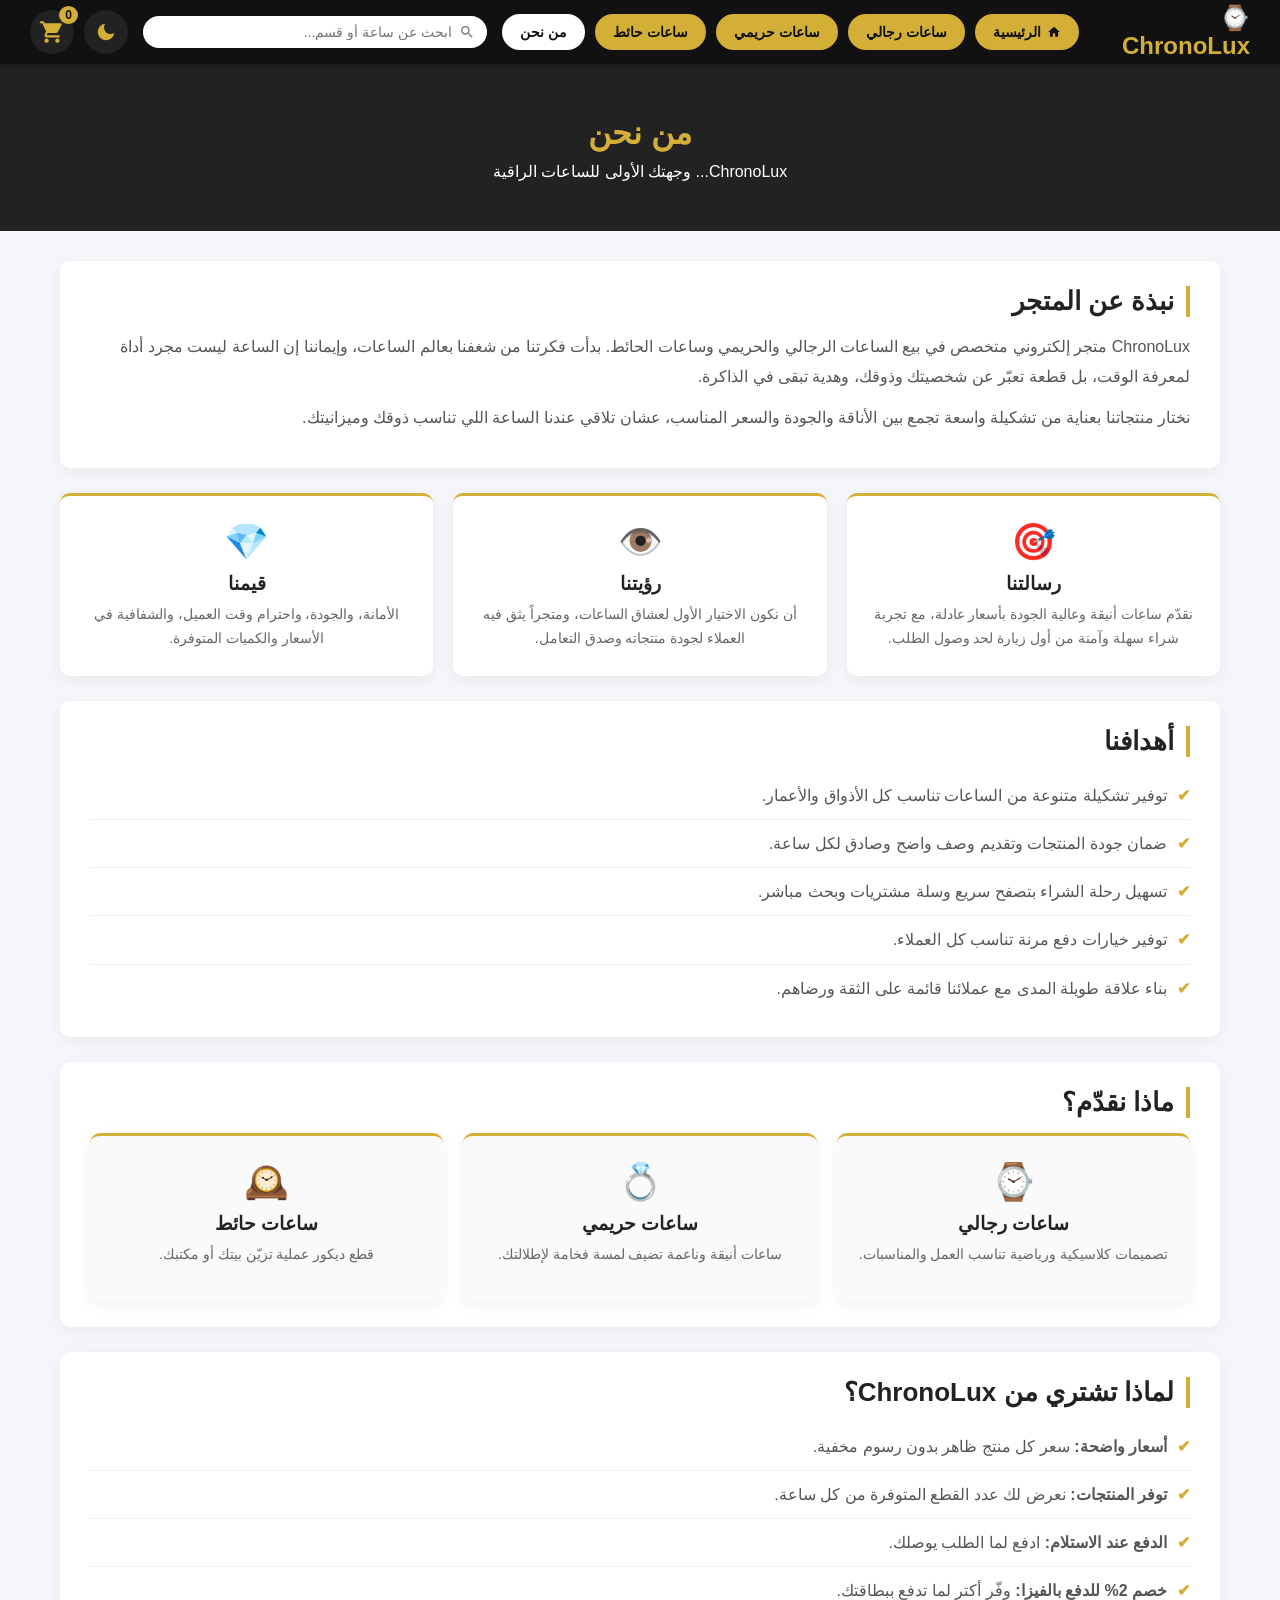
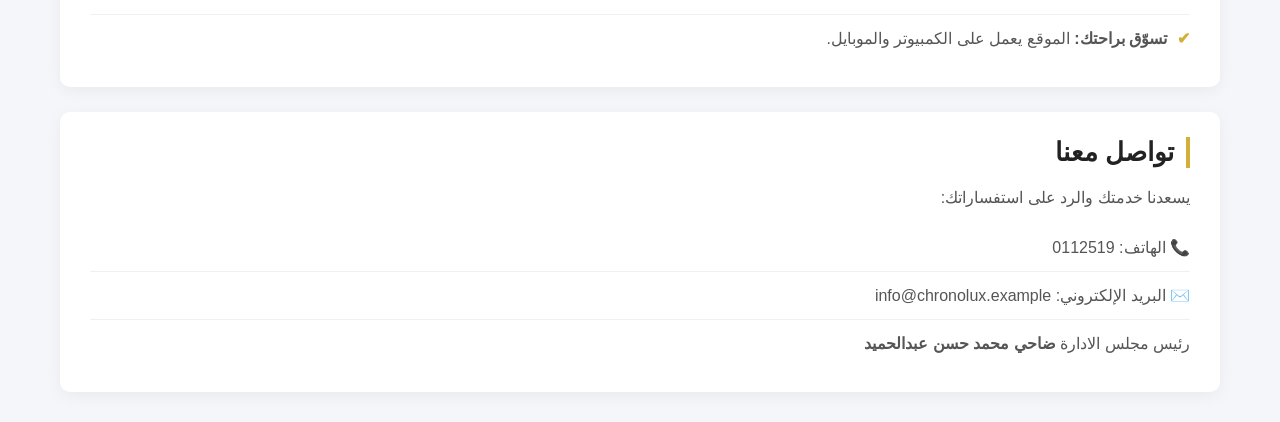
==== about.html @ 2882d3f8 "Add files via upload" ====
<!DOCTYPE html>
<html lang="ar" dir="rtl">
<head>
    <meta charset="UTF-8">
    <meta name="viewport" content="width=device-width, initial-scale=1.0">
    <title>من نحن - ChronoLux</title>
    <script>try{if(localStorage.getItem("theme")==="dark")document.documentElement.classList.add("dark")}catch(e){}</script>
    <link rel="stylesheet" href="style.css">
</head>
<body>

    <header>
        <div class="header-right">
            <div class="logo"><a href="index.html">⌚ ChronoLux</a></div>

            <!-- أزرار التنقل (الرئيسية + الأقسام) -->
            <nav class="nav-buttons">
                <a href="index.html" class="nav-btn"><i class="icon" data-icon="house"></i><span>الرئيسية</span></a>
                <a href="mens.html" class="nav-btn">ساعات رجالي</a>
                <a href="womens.html" class="nav-btn">ساعات حريمي</a>
                <a href="wall.html" class="nav-btn">ساعات حائط</a>
                <a href="about.html" class="nav-btn">من نحن</a>
            </nav>
        </div>

        <!-- شريط البحث -->
        <div class="search-box">
            <input type="text" id="search-input" placeholder="ابحث عن ساعة أو قسم..." onkeyup="handleSearch(event)">
            <i class="icon" data-icon="magnifying-glass" onclick="runSearch()"></i>
        </div>

        <!-- أزرار الهيدر: الوضع الداكن + السلة -->
        <div class="header-actions">
            <button class="theme-toggle" onclick="toggleTheme()" title="الوضع الداكن" aria-label="تبديل الوضع الداكن">
                <i class="icon" data-icon="moon"></i>
            </button>
            <div class="cart-icon" onclick="toggleCart()" title="سلة المشتريات">
            <i class="icon" data-icon="cart-shopping"></i>
            <span id="cart-count">0</span>
        </div>
        </div>
    </header>

    <section class="hero">
        <h1>من نحن</h1>
        <p>ChronoLux... وجهتك الأولى للساعات الراقية</p>
    </section>

    <main class="container">

        <!-- نبذة عن المتجر -->
        <div class="about-section">
            <h2>نبذة عن المتجر</h2>
            <p>
                ChronoLux متجر إلكتروني متخصص في بيع الساعات الرجالي والحريمي وساعات الحائط.
                بدأت فكرتنا من شغفنا بعالم الساعات، وإيماننا إن الساعة ليست مجرد أداة لمعرفة الوقت،
                بل قطعة تعبّر عن شخصيتك وذوقك، وهدية تبقى في الذاكرة.
            </p>
            <p>
                نختار منتجاتنا بعناية من تشكيلة واسعة تجمع بين الأناقة والجودة والسعر المناسب،
                عشان تلاقي عندنا الساعة اللي تناسب ذوقك وميزانيتك.
            </p>
        </div>

        <!-- رسالتنا ورؤيتنا وقيمنا -->
        <div class="about-grid">
            <div class="about-card">
                <div class="about-emoji">🎯</div>
                <h3>رسالتنا</h3>
                <p>نقدّم ساعات أنيقة وعالية الجودة بأسعار عادلة، مع تجربة شراء سهلة وآمنة من أول زيارة لحد وصول الطلب.</p>
            </div>
            <div class="about-card">
                <div class="about-emoji">👁️</div>
                <h3>رؤيتنا</h3>
                <p>أن نكون الاختيار الأول لعشاق الساعات، ومتجراً يثق فيه العملاء لجودة منتجاته وصدق التعامل.</p>
            </div>
            <div class="about-card">
                <div class="about-emoji">💎</div>
                <h3>قيمنا</h3>
                <p>الأمانة، والجودة، واحترام وقت العميل، والشفافية في الأسعار والكميات المتوفرة.</p>
            </div>
        </div>

        <!-- أهدافنا -->
        <div class="about-section">
            <h2>أهدافنا</h2>
            <ul class="about-list">
                <li>توفير تشكيلة متنوعة من الساعات تناسب كل الأذواق والأعمار.</li>
                <li>ضمان جودة المنتجات وتقديم وصف واضح وصادق لكل ساعة.</li>
                <li>تسهيل رحلة الشراء بتصفح سريع وسلة مشتريات وبحث مباشر.</li>
                <li>توفير خيارات دفع مرنة تناسب كل العملاء.</li>
                <li>بناء علاقة طويلة المدى مع عملائنا قائمة على الثقة ورضاهم.</li>
            </ul>
        </div>

        <!-- ماذا نقدّم -->
        <div class="about-section">
            <h2>ماذا نقدّم؟</h2>
            <div class="about-grid">
                <a href="mens.html" class="about-card link-card">
                    <div class="about-emoji">⌚</div>
                    <h3>ساعات رجالي</h3>
                    <p>تصميمات كلاسيكية ورياضية تناسب العمل والمناسبات.</p>
                </a>
                <a href="womens.html" class="about-card link-card">
                    <div class="about-emoji">💍</div>
                    <h3>ساعات حريمي</h3>
                    <p>ساعات أنيقة وناعمة تضيف لمسة فخامة لإطلالتك.</p>
                </a>
                <a href="wall.html" class="about-card link-card">
                    <div class="about-emoji">🕰️</div>
                    <h3>ساعات حائط</h3>
                    <p>قطع ديكور عملية تزيّن بيتك أو مكتبك.</p>
                </a>
            </div>
        </div>

        <!-- لماذا نحن -->
        <div class="about-section">
            <h2>لماذا تشتري من ChronoLux؟</h2>
            <ul class="about-list">
                <li><b>أسعار واضحة:</b> سعر كل منتج ظاهر بدون رسوم مخفية.</li>
                <li><b>توفر المنتجات:</b> نعرض لك عدد القطع المتوفرة من كل ساعة.</li>
                <li><b>الدفع عند الاستلام:</b> ادفع لما الطلب يوصلك.</li>
                <li><b>خصم 2% للدفع بالفيزا:</b> وفّر أكتر لما تدفع ببطاقتك.</li>
                <li><b>تسوّق براحتك:</b> الموقع يعمل على الكمبيوتر والموبايل.</li>
            </ul>
        </div>

        <!-- تواصل معنا -->
        <div class="about-section">
            <h2>تواصل معنا</h2>
            <p>يسعدنا خدمتك والرد على استفساراتك:</p>
            <ul class="about-list contact-list">
                <li>📞 الهاتف: 0112519</li>
                <li>✉️ البريد الإلكتروني: info@chronolux.example</li>
                <li>رئيس مجلس الادارة  <b>ضاحي محمد حسن عبدالحميد</b></li>
            </ul>
        </div>

    </main>

    <!-- سلة المشتريات -->
    <div class="cart-sidebar" id="cart-sidebar">
        <div class="cart-header">
            <h3>سلة المشتريات</h3>
            <i class="icon close-cart" data-icon="xmark" onclick="toggleCart()"></i>
        </div>
        <div class="cart-items" id="cart-items"></div>
        <div class="cart-footer">
            <div class="total">الإجمالي: <span id="total-price">0</span> جنيه</div>
            <button class="checkout-btn" onclick="checkout()">إتمام الشراء</button>
        </div>
    </div>

    <script src="script.js"></script>
</body>
</html>
---- style.css ----
* {
    box-sizing: border-box;
    margin: 0;
    padding: 0;
    font-family: 'Segoe UI', Tahoma, Geneva, Verdana, sans-serif;
}

body {
    background-color: #f4f6f9;
    color: #333;
    padding-top: 64px;
}

a {
    text-decoration: none;
    color: inherit;
}

header {
    background-color: #111;
    color: #fff;
    height: 64px;
    padding: 0 30px;
    display: flex;
    justify-content: space-between;
    align-items: center;
    position: fixed;
    top: 0;
    left: 0;
    right: 0;
    z-index: 100;
    box-shadow: 0 2px 10px rgba(0,0,0,0.3);
}

.logo {
    font-size: 24px;
    font-weight: bold;
    color: #d4af37;
}

/* شريط البحث */
.search-box {
    position: relative;
    width: 350px;
}

.search-box input {
    width: 100%;
    padding: 8px 35px 8px 15px;
    border-radius: 20px;
    border: none;
    outline: none;
    font-size: 14px;
}

.search-box i {
    position: absolute;
    right: 12px;
    top: 50%;
    transform: translateY(-50%);
    color: #777;
}

.cart-icon {
    position: relative;
    cursor: pointer;
    font-size: 22px;
}

#cart-count {
    position: absolute;
    top: -10px;
    right: -12px;
    background-color: #d4af37;
    color: #111;
    font-size: 12px;
    font-weight: bold;
    padding: 2px 6px;
    border-radius: 50%;
}

.hero {
    text-align: center;
    padding: 50px 20px;
    background: #222;
    color: #fff;
    margin-bottom: 30px;
}

.hero h1 {
    font-size: 32px;
    margin-bottom: 10px;
    color: #d4af37;
}

.container {
    max-width: 1200px;
    margin: 30px auto;
    padding: 0 20px;
}

.container h2 {
    margin-bottom: 25px;
    font-size: 26px;
    color: #222;
}

/* شبكة الأقسام */
.categories-grid {
    display: grid;
    grid-template-columns: repeat(auto-fit, minmax(300px, 1fr));
    gap: 25px;
}

.category-card {
    background: #fff;
    border-radius: 10px;
    overflow: hidden;
    box-shadow: 0 4px 15px rgba(0,0,0,0.08);
    cursor: pointer;
    transition: transform 0.3s;
    text-align: center;
    padding-bottom: 15px;
}

.category-card:hover {
    transform: translateY(-5px);
}

.category-card img {
    width: 100%;
    height: 200px;
    object-fit: cover;
}

.category-card h3 {
    margin-top: 15px;
    color: #222;
}

/* شبكة المنتجات */
.products-grid {
    display: grid;
    grid-template-columns: repeat(auto-fit, minmax(250px, 1fr));
    gap: 25px;
}

.product-card {
    background: #ffffff;
    border-radius: 10px;
    overflow: hidden;
    box-shadow: 0 4px 15px rgba(0,0,0,0.08);
    transition: transform 0.3s ease;
    display: flex;
    flex-direction: column;
    justify-content: space-between;
    border: 1px solid #eaeaea;
}

.product-card:hover {
    transform: translateY(-5px);
}

.product-card img {
    width: 100%;
    height: 220px;
    object-fit: cover;
    cursor: pointer;
}

.product-info {
    padding: 15px;
    text-align: right;
}

.product-info h3 {
    font-size: 18px;
    margin-bottom: 8px;
    color: #222;
    cursor: pointer;
}

.product-info h3:hover {
    color: #d4af37;
}

.product-info .price {
    color: #d4af37;
    font-size: 18px;
    font-weight: bold;
    margin-bottom: 15px;
}

.product-info button {
    background-color: #111;
    color: #fff;
    border: none;
    padding: 10px;
    border-radius: 5px;
    cursor: pointer;
    width: 100%;
    font-weight: 600;
}

.product-info button:hover {
    background-color: #d4af37;
    color: #111;
}

/* صفحة تفاصيل المنتج */
.product-details-container {
    display: flex;
    background: #fff;
    padding: 30px;
    border-radius: 10px;
    gap: 40px;
    box-shadow: 0 4px 15px rgba(0,0,0,0.05);
}

.product-details-container img {
    width: 400px;
    height: 400px;
    object-fit: cover;
    border-radius: 10px;
}

.details-info h2 {
    font-size: 28px;
    margin-bottom: 15px;
}

.details-info .price {
    font-size: 24px;
    color: #d4af37;
    font-weight: bold;
    margin-bottom: 15px;
}

.details-info p {
    color: #666;
    line-height: 1.6;
    margin-bottom: 20px;
}

.back-btn {
    display: inline-flex;
    align-items: center;
    gap: 6px;
    padding: 8px 15px;
    background: #ddd;
    color: #333;
    border-radius: 5px;
    font-weight: bold;
}

/* السلة الجانبية */
.cart-sidebar {
    position: fixed;
    top: 0;
    left: -420px;
    width: 350px;
    max-width: 90vw;
    height: 100%;
    background: #fff;
    box-shadow: -5px 0 15px rgba(0,0,0,0.1);
    transition: left 0.3s ease;
    z-index: 1000;
    display: flex;
    flex-direction: column;
}

.cart-sidebar.open {
    left: 0;
}

.cart-header {
    background: #111;
    color: #fff;
    padding: 20px;
    display: flex;
    justify-content: space-between;
    align-items: center;
}

.close-cart {
    cursor: pointer;
    font-size: 20px;
}

.cart-items {
    padding: 20px;
    flex-grow: 1;
    overflow-y: auto;
}

.cart-item {
    display: flex;
    justify-content: space-between;
    align-items: center;
    margin-bottom: 15px;
    border-bottom: 1px solid #eee;
    padding-bottom: 10px;
}

.cart-item-details h4 {
    font-size: 14px;
    margin-bottom: 5px;
}

.cart-item-details p {
    font-size: 13px;
    color: #d4af37;
    font-weight: bold;
}

.remove-btn {
    color: #ff4d4d;
    cursor: pointer;
    border: none;
    background: none;
    font-size: 16px;
}

.cart-footer {
    padding: 20px;
    background: #f9f9f9;
    border-top: 1px solid #ddd;
}

.total {
    font-size: 18px;
    font-weight: bold;
    margin-bottom: 15px;
    text-align: center;
}

.checkout-btn {
    background-color: #28a745;
    color: white;
    border: none;
    width: 100%;
    padding: 12px;
    border-radius: 5px;
    font-size: 16px;
    cursor: pointer;
    font-weight: bold;
}

.checkout-btn:hover {
    background-color: #218838;
}


/* ================= إضافات ================= */

/* الهيدر: زر الرئيسية + البحث */
.header-right {
    display: flex;
    align-items: center;
    gap: 15px;
}

.search-box {
    margin: 0 15px;
}

.search-box i {
    cursor: pointer;
}

/* توفر المنتج */
.stock {
    font-size: 13px;
    font-weight: 600;
    margin-bottom: 12px;
}

.stock.in  { color: #28a745; }
.stock.low { color: #e67e22; }
.stock.out { color: #dc3545; }

.product-info button:disabled,
.add-btn:disabled {
    background-color: #999;
    color: #fff;
    cursor: not-allowed;
}

.product-info button:disabled:hover {
    background-color: #999;
    color: #fff;
}

.add-btn {
    background: #111;
    color: #fff;
    padding: 12px 25px;
    border: none;
    border-radius: 5px;
    cursor: pointer;
    font-weight: bold;
}

.add-btn:hover:not(:disabled) {
    background: #d4af37;
    color: #111;
}

/* التحكم في الكمية داخل السلة */
.qty-controls {
    display: flex;
    align-items: center;
    gap: 8px;
    margin-top: 6px;
}

.qty-controls button {
    width: 26px;
    height: 26px;
    border: 1px solid #ccc;
    background: #fff;
    border-radius: 4px;
    cursor: pointer;
    font-size: 16px;
    line-height: 1;
}

.qty-controls button:hover {
    background: #d4af37;
    border-color: #d4af37;
}

.qty-controls span {
    min-width: 20px;
    text-align: center;
    font-weight: bold;
}

/* نافذة اختيار طريقة الدفع */
.modal-overlay {
    position: fixed;
    inset: 0;
    background: rgba(0,0,0,0.6);
    display: none;
    align-items: center;
    justify-content: center;
    z-index: 2000;
}

.modal-overlay.show {
    display: flex;
}

.modal {
    background: #fff;
    border-radius: 12px;
    padding: 25px;
    width: min(420px, 92vw);
}

.modal h3 {
    margin-bottom: 8px;
    font-size: 20px;
}

.modal-sub {
    color: #666;
    margin-bottom: 18px;
}

.pay-option {
    display: block;
    width: 100%;
    text-align: right;
    padding: 14px;
    border: 2px solid #ddd;
    border-radius: 8px;
    background: #fff;
    cursor: pointer;
    margin-bottom: 12px;
    font-size: 16px;
}

.pay-option:hover {
    border-color: #d4af37;
}

.pay-option .pay-title {
    display: block;
    font-weight: bold;
    margin-bottom: 6px;
}

.pay-option small {
    color: #555;
    font-size: 14px;
}

.discount-tag {
    background: #28a745;
    color: #fff;
    font-size: 12px;
    padding: 2px 8px;
    border-radius: 10px;
    margin-right: 6px;
}

.old-price {
    text-decoration: line-through;
    color: #999;
    margin-left: 6px;
}

.modal-cancel {
    width: 100%;
    padding: 10px;
    background: #eee;
    border: none;
    border-radius: 6px;
    cursor: pointer;
    font-weight: bold;
}

/* صفحة الدفع بالفيزا */
.payment-wrapper {
    display: grid;
    grid-template-columns: 1.2fr 1fr;
    gap: 25px;
    align-items: start;
}

.pay-card {
    background: #fff;
    padding: 25px;
    border-radius: 10px;
    box-shadow: 0 4px 15px rgba(0,0,0,0.05);
}

.pay-card h3 {
    margin-bottom: 18px;
}

.form-group {
    margin-bottom: 15px;
    flex: 1;
}

.form-group label {
    display: block;
    margin-bottom: 6px;
    font-weight: 600;
    font-size: 14px;
}

.form-group input {
    width: 100%;
    padding: 12px;
    border: 1px solid #ccc;
    border-radius: 6px;
    font-size: 16px;
}

.form-group input:focus {
    outline: none;
    border-color: #d4af37;
}

.form-row {
    display: flex;
    gap: 15px;
}

.error-msg {
    display: none;
    color: #dc3545;
    font-size: 14px;
    margin-bottom: 12px;
}

.secure-note {
    margin-top: 12px;
    font-size: 13px;
    color: #777;
    text-align: center;
}

.checkout-btn:disabled {
    background: #999;
    cursor: not-allowed;
}

.summary-item,
.summary-row {
    display: flex;
    justify-content: space-between;
    gap: 10px;
    padding: 8px 0;
    border-bottom: 1px solid #f0f0f0;
    font-size: 15px;
}

.summary-row {
    border-bottom: none;
}

.summary-row.discount {
    color: #28a745;
}

.summary-row.total {
    font-weight: bold;
    font-size: 20px;
    border-top: 2px solid #eee;
    margin-top: 8px;
    padding-top: 12px;
}

.success-box,
.empty-payment {
    text-align: center;
    max-width: 480px;
    margin: 0 auto;
}

.success-box > i {
    font-size: 60px;
    color: #28a745;
    margin-bottom: 15px;
}

.success-box p,
.empty-payment p {
    margin-bottom: 10px;
}

.success-box .back-btn,
.empty-payment .back-btn {
    margin-top: 15px;
}

/* الأيقونات (SVG) */
.icon {
    display: inline-flex;
    align-items: center;
    justify-content: center;
    line-height: 1;
}

.icon svg {
    width: 1em;
    height: 1em;
    fill: currentColor;
}

.pay-card h3 .icon,
.pay-title .icon,
.secure-note .icon {
    margin-left: 6px;
}

.pay-card h3,
.pay-title {
    display: flex;
    align-items: center;
}

/* أزرار التنقل في الهيدر (الرئيسية + الأقسام) */
.header-right {
    gap: 20px;
}

.nav-buttons {
    display: flex;
    align-items: center;
    gap: 10px;
}

.nav-btn {
    display: inline-flex;
    align-items: center;
    gap: 6px;
    background: #d4af37;
    color: #111;
    padding: 8px 16px;
    border-radius: 20px;
    font-weight: bold;
    font-size: 14px;
    white-space: nowrap;
    flex-shrink: 0;
    border: 2px solid #d4af37;
    transition: background 0.2s;
}

.nav-btn:hover {
    background: #e6c14f;
}

.nav-btn.active {
    background: #fff;
    border-color: #fff;
}

/* أيقونة السلة */
.cart-icon {
    display: flex;
    align-items: center;
    justify-content: center;
    width: 44px;
    height: 44px;
    border-radius: 50%;
    background: #222;
    flex-shrink: 0;
}

.cart-icon:hover {
    background: #333;
}

.cart-icon .icon {
    font-size: 26px;
    color: #d4af37;
}

#cart-count {
    top: -4px;
    right: -4px;
}

.search-box {
    flex: 0 1 350px;
}

/* الشاشات المتوسطة والصغيرة: صفين في الهيدر */
@media (max-width: 1100px) {
    body {
        padding-top: 104px;
    }

    header {
        height: 104px;
        flex-wrap: wrap;
        align-content: center;
        row-gap: 8px;
        padding: 0 12px;
    }

    .header-right {
        display: contents;
    }

    .logo {
        order: 1;
    }

    .search-box {
        order: 2;
        flex: 1;
        width: auto;
        min-width: 0;
        margin: 0 10px;
    }

    .header-actions {
        order: 3;
    }

    .nav-buttons {
        order: 4;
        width: 100%;
        overflow-x: auto;
        scrollbar-width: none;
    }

    .nav-buttons::-webkit-scrollbar {
        display: none;
    }
}

@media (max-width: 700px) {
    .logo {
        display: none;
    }

    .hero h1 {
        font-size: 24px;
    }

    .product-details-container {
        flex-direction: column;
        padding: 15px;
    }

    .product-details-container img {
        width: 100%;
        height: auto;
        max-height: 320px;
    }

    .payment-wrapper {
        grid-template-columns: 1fr;
    }
}

/* صفحة من نحن */
.about-section {
    background: #fff;
    padding: 25px 30px;
    border-radius: 10px;
    box-shadow: 0 4px 15px rgba(0,0,0,0.05);
    margin-bottom: 25px;
}

.about-section h2 {
    margin-bottom: 15px;
    color: #222;
    border-right: 4px solid #d4af37;
    padding-right: 12px;
}

.about-section p {
    line-height: 1.9;
    color: #555;
    margin-bottom: 10px;
}

.about-grid {
    display: grid;
    grid-template-columns: repeat(auto-fit, minmax(240px, 1fr));
    gap: 20px;
    margin-bottom: 25px;
}

.about-section .about-grid {
    margin-bottom: 0;
}

.about-card {
    background: #fff;
    padding: 25px 20px;
    border-radius: 10px;
    box-shadow: 0 4px 15px rgba(0,0,0,0.06);
    text-align: center;
    border-top: 3px solid #d4af37;
}

.about-section .about-card {
    background: #fafafa;
}

.about-card h3 {
    margin: 10px 0 8px;
    color: #222;
}

.about-card p {
    color: #666;
    line-height: 1.7;
    font-size: 14px;
}

.about-emoji {
    font-size: 36px;
}

.link-card {
    display: block;
    transition: transform 0.3s;
}

.link-card:hover {
    transform: translateY(-5px);
}

.about-list {
    list-style: none;
    padding: 0;
}

.about-list li {
    padding: 10px 0;
    border-bottom: 1px solid #f0f0f0;
    color: #555;
    line-height: 1.7;
}

.about-list li:last-child {
    border-bottom: none;
}

.about-list:not(.contact-list) li::before {
    content: "✔";
    color: #d4af37;
    margin-left: 10px;
    font-weight: bold;
}

/* بيانات التوصيل */
.form-group select,
.form-group textarea {
    width: 100%;
    padding: 12px;
    border: 1px solid #ccc;
    border-radius: 6px;
    font-size: 16px;
    background: #fff;
}

.form-group textarea {
    resize: vertical;
}

.form-group select:focus,
.form-group textarea:focus {
    outline: none;
    border-color: #d4af37;
}

.section-gap {
    margin-top: 25px;
}

.modal {
    max-height: 90vh;
    overflow-y: auto;
}

.modal .checkout-btn {
    margin-top: 5px;
}

.delivery-summary {
    background: #f7f7f7;
    border-radius: 8px;
    padding: 12px 15px;
    text-align: right;
    margin: 12px 0;
    font-size: 14px;
    line-height: 1.9;
}

/* أزرار الهيدر (الوضع الداكن + السلة) */
.header-actions {
    display: flex;
    align-items: center;
    gap: 10px;
    flex-shrink: 0;
}

.theme-toggle {
    display: flex;
    align-items: center;
    justify-content: center;
    width: 44px;
    height: 44px;
    border-radius: 50%;
    background: #222;
    border: none;
    cursor: pointer;
    color: #d4af37;
    font-size: 22px;
}

.theme-toggle:hover {
    background: #333;
}

/* ================= الوضع الداكن ================= */
html.dark {
    color-scheme: dark;
}

html.dark body {
    background-color: #121212;
    color: #e6e6e6;
}

html.dark header {
    background-color: #0a0a0a;
}

html.dark .search-box input {
    background: #2b2b2b;
    color: #eee;
}

html.dark .search-box input::placeholder {
    color: #999;
}

html.dark .search-box i {
    color: #aaa;
}

html.dark .hero {
    background: #1b1b1b;
}

html.dark .container h2,
html.dark .product-info h3,
html.dark .category-card h3,
html.dark .about-section h2,
html.dark .about-card h3 {
    color: #f0f0f0;
}

html.dark .product-card,
html.dark .category-card,
html.dark .product-details-container,
html.dark .cart-sidebar,
html.dark .modal,
html.dark .pay-card,
html.dark .about-section,
html.dark .about-card {
    background: #1e1e1e;
}

html.dark .product-card {
    border-color: #333;
}

html.dark .about-section .about-card,
html.dark .delivery-summary {
    background: #262626;
}

html.dark .details-info p,
html.dark .modal-sub,
html.dark .pay-option small,
html.dark .about-section p,
html.dark .about-card p,
html.dark .about-list li {
    color: #bbb;
}

html.dark .secure-note {
    color: #999;
}

html.dark .product-info button,
html.dark .add-btn {
    background: #333;
    color: #fff;
}

html.dark .product-info button:hover,
html.dark .add-btn:hover:not(:disabled) {
    background: #d4af37;
    color: #111;
}

html.dark .product-info button:disabled,
html.dark .add-btn:disabled {
    background: #555;
}

html.dark .back-btn {
    background: #333;
    color: #eee;
}

html.dark .cart-item,
html.dark .summary-item,
html.dark .about-list li {
    border-color: #333;
}

html.dark .cart-footer {
    background: #181818;
    border-top-color: #333;
}

html.dark .qty-controls button {
    background: #2b2b2b;
    border-color: #555;
    color: #eee;
}

html.dark .qty-controls button:hover {
    background: #d4af37;
    border-color: #d4af37;
    color: #111;
}

html.dark .pay-option {
    background: #262626;
    border-color: #444;
    color: #eee;
}

html.dark .pay-option:hover {
    border-color: #d4af37;
}

html.dark .modal-cancel {
    background: #333;
    color: #eee;
}

html.dark .form-group input,
html.dark .form-group select,
html.dark .form-group textarea {
    background: #2b2b2b;
    border-color: #555;
    color: #eee;
}

html.dark .form-group input::placeholder,
html.dark .form-group textarea::placeholder {
    color: #888;
}

html.dark .summary-row.total {
    border-top-color: #333;
}

html.dark .about-section,
html.dark .pay-card,
html.dark .product-details-container {
    box-shadow: 0 4px 15px rgba(0,0,0,0.4);
}
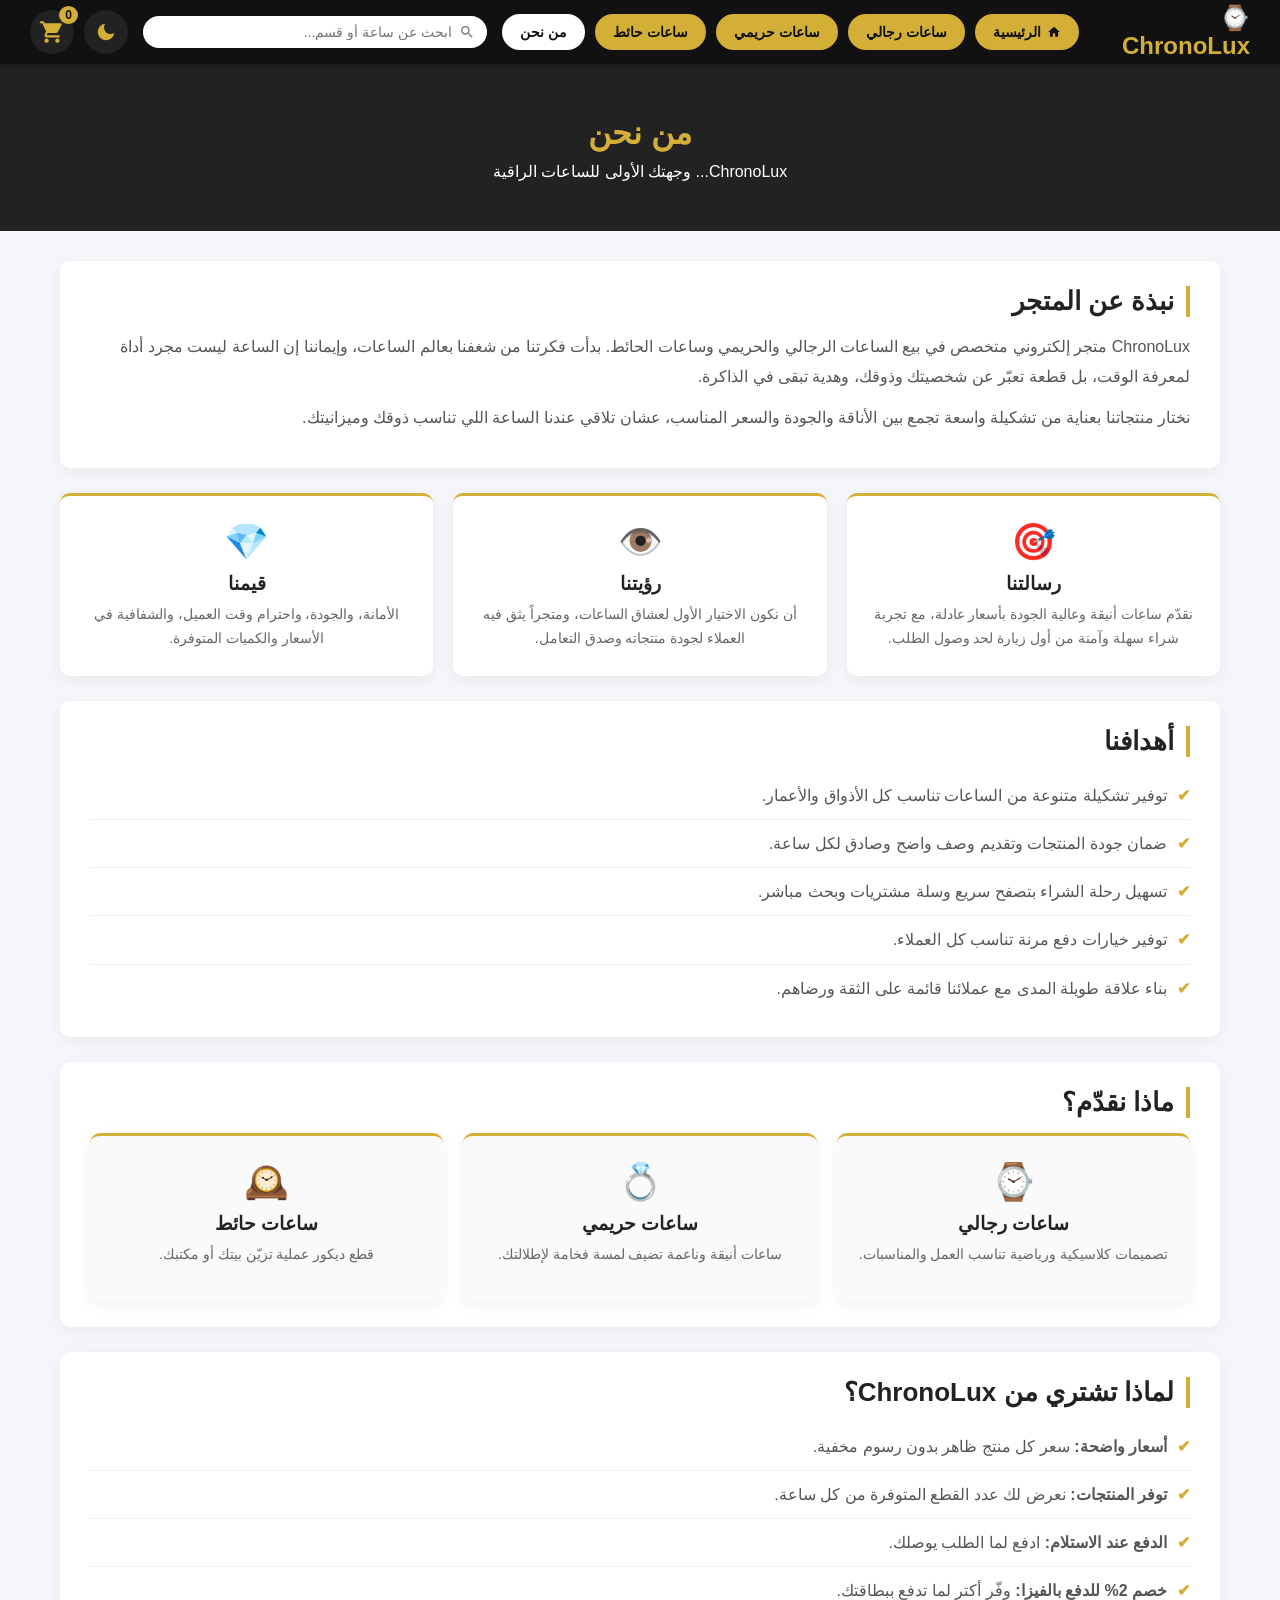
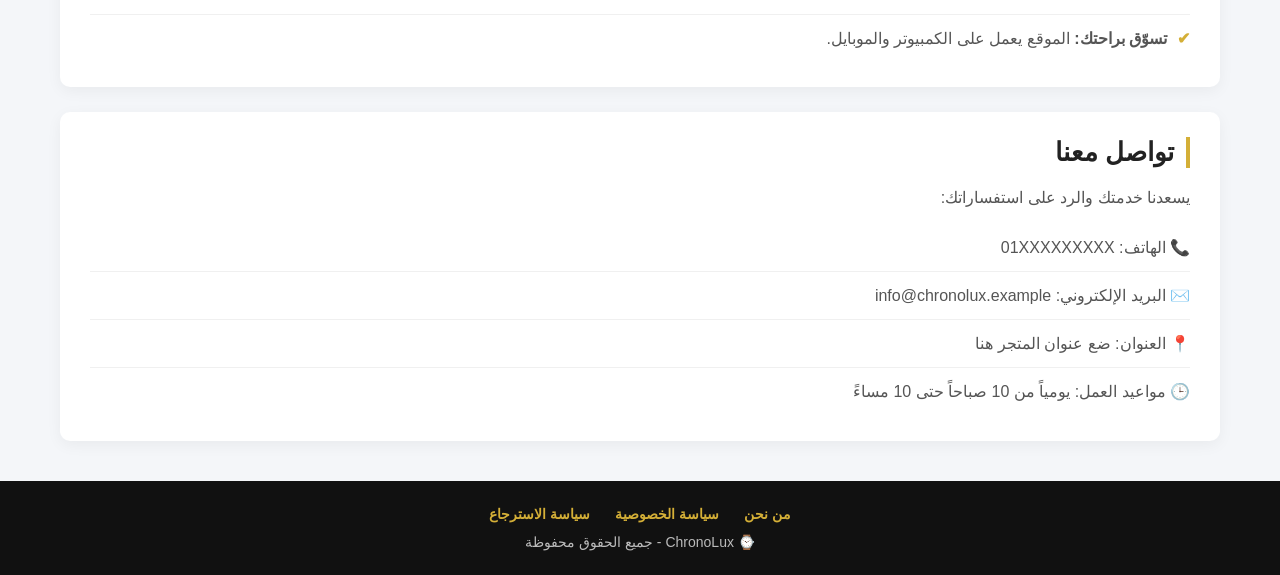
==== commit b507c9f6: "Add files via upload" ====
--- a/about.html
+++ b/about.html
@@ -132,9 +132,10 @@
             <h2>تواصل معنا</h2>
             <p>يسعدنا خدمتك والرد على استفساراتك:</p>
             <ul class="about-list contact-list">
-                <li>📞 الهاتف: 0112519</li>
+                <li>📞 الهاتف: 01XXXXXXXXX</li>
                 <li>✉️ البريد الإلكتروني: info@chronolux.example</li>
-                <li>رئيس مجلس الادارة  <b>ضاحي محمد حسن عبدالحميد</b></li>
+                <li>📍 العنوان: ضع عنوان المتجر هنا</li>
+                <li>🕒 مواعيد العمل: يومياً من 10 صباحاً حتى 10 مساءً</li>
             </ul>
         </div>
 
@@ -153,6 +154,15 @@
         </div>
     </div>
 
+    <footer class="site-footer">
+        <div class="footer-links">
+            <a href="about.html">من نحن</a>
+            <a href="privacy.html">سياسة الخصوصية</a>
+            <a href="privacy.html#returns">سياسة الاسترجاع</a>
+        </div>
+        <div class="footer-copy">⌚ ChronoLux - جميع الحقوق محفوظة</div>
+    </footer>
+
     <script src="script.js"></script>
 </body>
 </html>
--- a/style.css
+++ b/style.css
@@ -1118,3 +1118,138 @@
 html.dark .product-details-container {
     box-shadow: 0 4px 15px rgba(0,0,0,0.4);
 }
+
+/* الفوتر */
+.site-footer {
+    background: #111;
+    color: #bbb;
+    text-align: center;
+    padding: 25px 20px;
+    margin-top: 40px;
+    font-size: 14px;
+}
+
+.footer-links {
+    display: flex;
+    justify-content: center;
+    flex-wrap: wrap;
+    gap: 10px 25px;
+    margin-bottom: 12px;
+}
+
+.footer-links a {
+    color: #d4af37;
+    font-weight: 600;
+}
+
+.footer-links a:hover {
+    text-decoration: underline;
+}
+
+/* صفحة سياسة الخصوصية */
+.about-section p a,
+.about-list li a,
+.delivery-notes a {
+    color: #b8901f;
+    font-weight: 600;
+    text-decoration: underline;
+}
+
+.policy-date {
+    font-size: 13px;
+    color: #888 !important;
+}
+
+#returns {
+    scroll-margin-top: 90px;
+    border: 2px solid #d4af37;
+}
+
+/* صفحة المنتج: تفاصيل أكثر */
+.details-info {
+    flex: 1;
+}
+
+.cat-tag {
+    display: inline-block;
+    font-size: 13px;
+    font-weight: 600;
+    color: #8c6a10;
+    border: 1px solid #d4af37;
+    padding: 3px 12px;
+    border-radius: 15px;
+    margin-bottom: 12px;
+}
+
+.cat-tag:hover {
+    background: #d4af37;
+    color: #111;
+}
+
+.delivery-notes {
+    list-style: none;
+    padding: 0;
+    margin-top: 22px;
+    font-size: 14px;
+    color: #666;
+    line-height: 2;
+}
+
+#product-extra {
+    margin-top: 25px;
+}
+
+.related-title {
+    margin-top: 35px;
+}
+
+.specs-table {
+    width: 100%;
+    border-collapse: collapse;
+}
+
+.specs-table td {
+    padding: 11px 14px;
+    border-bottom: 1px solid #eee;
+    color: #444;
+}
+
+.specs-table td:first-child {
+    width: 35%;
+    font-weight: bold;
+    background: #fafafa;
+}
+
+.specs-table tr:last-child td {
+    border-bottom: none;
+}
+
+html.dark .delivery-notes {
+    color: #bbb;
+}
+
+html.dark .about-section p a,
+html.dark .about-list li a,
+html.dark .delivery-notes a,
+html.dark .cat-tag {
+    color: #e6c25a;
+}
+
+html.dark .cat-tag:hover {
+    color: #111;
+}
+
+html.dark .specs-table td {
+    border-bottom-color: #333;
+    color: #ddd;
+}
+
+html.dark .specs-table td:first-child {
+    background: #262626;
+}
+
+@media (max-width: 700px) {
+    .specs-table td:first-child {
+        width: 42%;
+    }
+}
